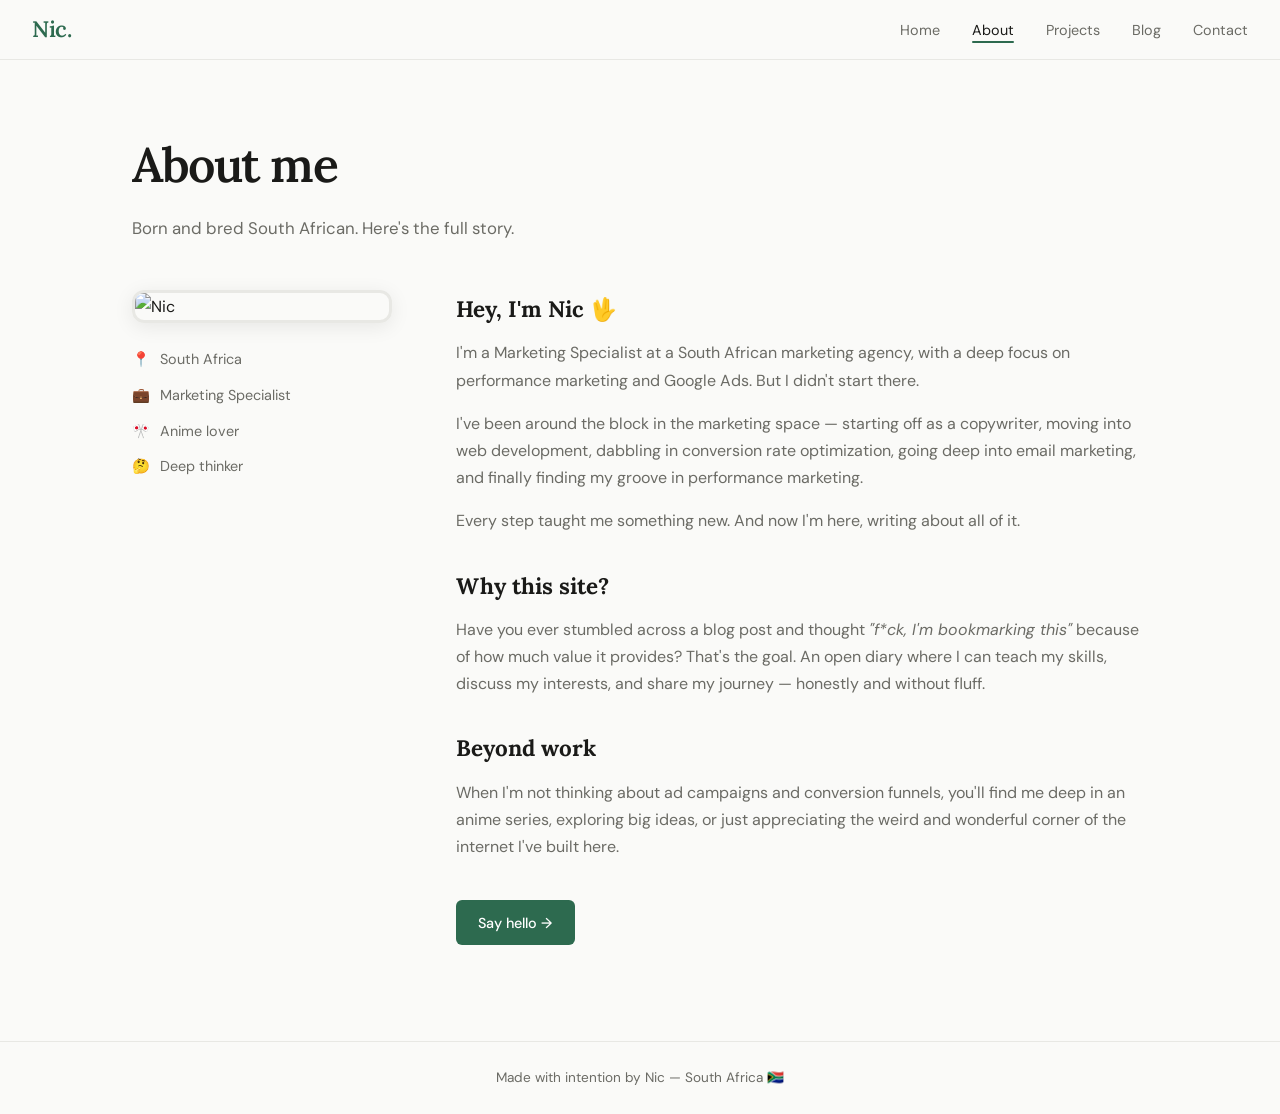
==== about.html @ c93cab65 "Add site files" ====
<!DOCTYPE html>
<html lang="en">
<head>
  <meta charset="UTF-8" />
  <meta name="viewport" content="width=device-width, initial-scale=1.0" />
  <title>About — Nic</title>
  <link rel="preconnect" href="https://fonts.googleapis.com">
  <link href="https://fonts.googleapis.com/css2?family=Lora:ital,wght@0,400;0,600;1,400&family=DM+Sans:wght@300;400;500&display=swap" rel="stylesheet">
  <link rel="stylesheet" href="style.css" />
</head>
<body>
  <nav class="nav">
    <a href="index.html" class="nav-logo">Nic.</a>
    <ul class="nav-links">
      <li><a href="index.html">Home</a></li>
      <li><a href="about.html" class="active">About</a></li>
      <li><a href="projects.html">Projects</a></li>
      <li><a href="blog.html">Blog</a></li>
      <li><a href="contact.html">Contact</a></li>
    </ul>
    <button class="nav-toggle" aria-label="Toggle menu">&#9776;</button>
  </nav>

  <main class="page-main">
    <header class="page-header">
      <h1>About me</h1>
      <p class="page-subtitle">Born and bred South African. Here's the full story.</p>
    </header>

    <div class="about-layout">
      <div class="about-image-col">
        <img src="https://bear-images.sfo2.cdn.digitaloceanspaces.com/nic-1672590342-0.jpg" alt="Nic" class="about-photo" />
        <div class="about-quick">
          <div class="quick-item"><span>📍</span> South Africa</div>
          <div class="quick-item"><span>💼</span> Marketing Specialist</div>
          <div class="quick-item"><span>🎌</span> Anime lover</div>
          <div class="quick-item"><span>🤔</span> Deep thinker</div>
        </div>
      </div>

      <div class="about-content">
        <h2>Hey, I'm Nic 🖖</h2>
        <p>
          I'm a Marketing Specialist at a South African marketing agency, with a deep focus on performance marketing and Google Ads. But I didn't start there.
        </p>
        <p>
          I've been around the block in the marketing space — starting off as a copywriter, moving into web development, dabbling in conversion rate optimization, going deep into email marketing, and finally finding my groove in performance marketing.
        </p>
        <p>
          Every step taught me something new. And now I'm here, writing about all of it.
        </p>

        <h2>Why this site?</h2>
        <p>
          Have you ever stumbled across a blog post and thought <em>"f*ck, I'm bookmarking this"</em> because of how much value it provides? That's the goal. An open diary where I can teach my skills, discuss my interests, and share my journey — honestly and without fluff.
        </p>

        <h2>Beyond work</h2>
        <p>
          When I'm not thinking about ad campaigns and conversion funnels, you'll find me deep in an anime series, exploring big ideas, or just appreciating the weird and wonderful corner of the internet I've built here.
        </p>

        <a href="contact.html" class="btn btn-primary" style="margin-top:1.5rem; display:inline-block;">Say hello →</a>
      </div>
    </div>
  </main>

  <footer class="footer">
    <p>Made with intention by Nic &mdash; South Africa 🇿🇦</p>
  </footer>
  <script src="main.js"></script>
</body>
</html>
---- style.css ----
/* ===== CSS Variables ===== */
:root {
  --bg: #fafaf8;
  --surface: #ffffff;
  --text: #1a1a18;
  --text-muted: #6b6b65;
  --accent: #2d6a4f;
  --accent-light: #e8f5ee;
  --border: #e8e8e4;
  --font-serif: 'Lora', Georgia, serif;
  --font-sans: 'DM Sans', system-ui, sans-serif;
  --max-w: 1080px;
  --radius: 10px;
  --transition: 0.2s ease;
}

/* ===== Reset ===== */
*, *::before, *::after { box-sizing: border-box; margin: 0; padding: 0; }

html { scroll-behavior: smooth; }

body {
  background: var(--bg);
  color: var(--text);
  font-family: var(--font-sans);
  font-size: 1rem;
  line-height: 1.7;
  min-height: 100vh;
  display: flex;
  flex-direction: column;
}

img { max-width: 100%; display: block; }
a { color: inherit; text-decoration: none; }

/* ===== Nav ===== */
.nav {
  position: sticky;
  top: 0;
  z-index: 100;
  background: rgba(250,250,248,0.92);
  backdrop-filter: blur(10px);
  border-bottom: 1px solid var(--border);
  display: flex;
  align-items: center;
  justify-content: space-between;
  padding: 0 2rem;
  height: 60px;
  max-width: 100%;
}

.nav-logo {
  font-family: var(--font-serif);
  font-size: 1.4rem;
  font-weight: 600;
  color: var(--accent);
  letter-spacing: -0.02em;
}

.nav-links {
  list-style: none;
  display: flex;
  gap: 2rem;
}

.nav-links a {
  font-size: 0.9rem;
  font-weight: 400;
  color: var(--text-muted);
  transition: color var(--transition);
  position: relative;
}

.nav-links a:hover,
.nav-links a.active {
  color: var(--text);
}

.nav-links a.active::after {
  content: '';
  position: absolute;
  bottom: -4px;
  left: 0; right: 0;
  height: 2px;
  background: var(--accent);
  border-radius: 2px;
}

.nav-toggle { display: none; background: none; border: none; font-size: 1.3rem; cursor: pointer; }

/* ===== Buttons ===== */
.btn {
  display: inline-block;
  padding: 0.65rem 1.4rem;
  border-radius: 6px;
  font-family: var(--font-sans);
  font-size: 0.9rem;
  font-weight: 500;
  cursor: pointer;
  border: none;
  transition: all var(--transition);
  text-decoration: none;
}

.btn-primary {
  background: var(--accent);
  color: #fff;
}
.btn-primary:hover { background: #235c40; }

.btn-ghost {
  background: transparent;
  color: var(--text);
  border: 1px solid var(--border);
}
.btn-ghost:hover { border-color: var(--accent); color: var(--accent); }

/* ===== Hero ===== */
.hero {
  max-width: var(--max-w);
  margin: 0 auto;
  padding: 5rem 2rem 3rem;
  display: flex;
  align-items: center;
  gap: 4rem;
}

.hero-text { flex: 1; }

.hero-greeting {
  display: block;
  font-size: 0.95rem;
  color: var(--text-muted);
  margin-bottom: 0.5rem;
  letter-spacing: 0.03em;
}

.hero-name {
  font-family: var(--font-serif);
  font-size: clamp(2.8rem, 6vw, 4.5rem);
  font-weight: 600;
  line-height: 1.1;
  letter-spacing: -0.03em;
  color: var(--text);
  margin-bottom: 1rem;
}

.wave { display: inline-block; animation: wave 2s ease-in-out infinite; }
@keyframes wave {
  0%, 100% { transform: rotate(0deg); }
  25% { transform: rotate(20deg); }
  75% { transform: rotate(-10deg); }
}

.hero-tagline {
  font-size: 1.1rem;
  color: var(--text-muted);
  margin-bottom: 2rem;
  line-height: 1.6;
}

.hero-actions { display: flex; gap: 1rem; flex-wrap: wrap; }

.hero-image-wrap {
  flex-shrink: 0;
  opacity: 0;
  transform: translateY(20px);
  animation: fadeUp 0.7s 0.3s ease forwards;
}

.hero-image {
  width: 280px;
  height: 340px;
  object-fit: cover;
  border-radius: 14px;
  border: 4px solid var(--surface);
  box-shadow: 0 8px 40px rgba(0,0,0,0.1);
}

@keyframes fadeUp {
  to { opacity: 1; transform: translateY(0); }
}

/* ===== Intro block ===== */
.intro-block {
  max-width: var(--max-w);
  margin: 0 auto;
  padding: 0 2rem 3rem;
  border-bottom: 1px solid var(--border);
}

.intro-block p {
  font-family: var(--font-serif);
  font-size: 1.25rem;
  font-style: italic;
  color: var(--text-muted);
  max-width: 640px;
}

/* ===== Home cards grid ===== */
.home-grid {
  max-width: var(--max-w);
  margin: 0 auto;
  padding: 3rem 2rem 5rem;
  display: grid;
  grid-template-columns: repeat(auto-fit, minmax(220px, 1fr));
  gap: 1.2rem;
}

.card {
  background: var(--surface);
  border: 1px solid var(--border);
  border-radius: var(--radius);
  padding: 1.8rem;
  transition: all var(--transition);
  display: block;
}

.card:hover {
  border-color: var(--accent);
  box-shadow: 0 4px 20px rgba(45,106,79,0.1);
  transform: translateY(-2px);
}

.card-icon { font-size: 1.6rem; display: block; margin-bottom: 0.75rem; }

.card h3 {
  font-family: var(--font-serif);
  font-size: 1.1rem;
  margin-bottom: 0.4rem;
}

.card p { font-size: 0.9rem; color: var(--text-muted); }

/* ===== Page layout ===== */
main { flex: 1; }

.page-main {
  max-width: var(--max-w);
  margin: 0 auto;
  padding: 4rem 2rem 6rem;
}

.page-header {
  margin-bottom: 3rem;
  opacity: 0;
  animation: fadeUp 0.5s ease forwards;
}

.page-header h1 {
  font-family: var(--font-serif);
  font-size: clamp(2rem, 4vw, 3rem);
  font-weight: 600;
  letter-spacing: -0.03em;
  margin-bottom: 0.5rem;
}

.page-subtitle { color: var(--text-muted); font-size: 1.05rem; }

/* ===== About ===== */
.about-layout {
  display: grid;
  grid-template-columns: 260px 1fr;
  gap: 4rem;
  align-items: start;
}

.about-photo {
  width: 100%;
  border-radius: 12px;
  border: 3px solid var(--border);
  box-shadow: 0 4px 20px rgba(0,0,0,0.08);
}

.about-quick {
  margin-top: 1.5rem;
  display: flex;
  flex-direction: column;
  gap: 0.7rem;
}

.quick-item {
  display: flex;
  align-items: center;
  gap: 0.6rem;
  font-size: 0.9rem;
  color: var(--text-muted);
}

.about-content h2 {
  font-family: var(--font-serif);
  font-size: 1.4rem;
  margin: 2rem 0 0.7rem;
}
.about-content h2:first-child { margin-top: 0; }
.about-content p { color: var(--text-muted); margin-bottom: 1rem; }

/* ===== Projects ===== */
.projects-grid {
  display: grid;
  grid-template-columns: repeat(auto-fit, minmax(280px, 1fr));
  gap: 1.5rem;
}

.project-card {
  background: var(--surface);
  border: 1px solid var(--border);
  border-radius: var(--radius);
  padding: 1.8rem;
  transition: all var(--transition);
}
.project-card:hover {
  border-color: var(--accent);
  box-shadow: 0 4px 20px rgba(45,106,79,0.08);
}

.project-tag {
  display: inline-block;
  background: var(--accent-light);
  color: var(--accent);
  font-size: 0.75rem;
  font-weight: 500;
  padding: 0.2rem 0.6rem;
  border-radius: 20px;
  margin-bottom: 0.8rem;
  letter-spacing: 0.03em;
}

.project-card h3 {
  font-family: var(--font-serif);
  font-size: 1.1rem;
  margin-bottom: 0.6rem;
}

.project-card p { font-size: 0.9rem; color: var(--text-muted); margin-bottom: 1rem; }

.project-stack { display: flex; gap: 0.5rem; flex-wrap: wrap; }
.project-stack span {
  font-size: 0.75rem;
  background: var(--bg);
  border: 1px solid var(--border);
  border-radius: 4px;
  padding: 0.15rem 0.5rem;
  color: var(--text-muted);
}

.projects-note {
  margin-top: 3rem;
  text-align: center;
  color: var(--text-muted);
  font-size: 0.95rem;
}
.projects-note a { color: var(--accent); text-decoration: underline; }

/* ===== Blog ===== */
.blog-filters {
  display: flex;
  gap: 0.5rem;
  margin-bottom: 2.5rem;
  flex-wrap: wrap;
}

.filter-btn {
  background: none;
  border: 1px solid var(--border);
  border-radius: 20px;
  padding: 0.3rem 0.9rem;
  font-size: 0.85rem;
  cursor: pointer;
  font-family: var(--font-sans);
  color: var(--text-muted);
  transition: all var(--transition);
}
.filter-btn:hover, .filter-btn.active {
  background: var(--accent);
  border-color: var(--accent);
  color: #fff;
}

.blog-list { display: flex; flex-direction: column; gap: 0; }

.blog-item {
  padding: 2rem 0;
  border-bottom: 1px solid var(--border);
  transition: all var(--transition);
}
.blog-item:last-child { border-bottom: none; }

.blog-meta {
  display: flex;
  align-items: center;
  gap: 0.8rem;
  margin-bottom: 0.6rem;
}

.blog-tag {
  background: var(--accent-light);
  color: var(--accent);
  font-size: 0.75rem;
  font-weight: 500;
  padding: 0.2rem 0.6rem;
  border-radius: 20px;
}

.blog-date { font-size: 0.8rem; color: var(--text-muted); }

.blog-title {
  font-family: var(--font-serif);
  font-size: 1.3rem;
  font-weight: 600;
  margin-bottom: 0.6rem;
  line-height: 1.3;
}
.blog-title a:hover { color: var(--accent); }

.blog-excerpt { font-size: 0.95rem; color: var(--text-muted); max-width: 680px; }

.blog-subscribe {
  margin-top: 4rem;
  background: var(--surface);
  border: 1px solid var(--border);
  border-radius: var(--radius);
  padding: 2.5rem;
  text-align: center;
}

.blog-subscribe h3 {
  font-family: var(--font-serif);
  font-size: 1.3rem;
  margin-bottom: 0.5rem;
}
.blog-subscribe p { color: var(--text-muted); font-size: 0.95rem; margin-bottom: 1.5rem; }

.subscribe-form { display: flex; gap: 0.7rem; justify-content: center; flex-wrap: wrap; }
.subscribe-form input {
  padding: 0.6rem 1rem;
  border: 1px solid var(--border);
  border-radius: 6px;
  font-size: 0.9rem;
  font-family: var(--font-sans);
  width: 260px;
  background: var(--bg);
  color: var(--text);
}
.subscribe-form input:focus { outline: none; border-color: var(--accent); }

/* ===== Contact ===== */
.contact-layout {
  display: grid;
  grid-template-columns: 1fr 1fr;
  gap: 4rem;
  align-items: start;
}

.contact-info h2 {
  font-family: var(--font-serif);
  font-size: 1.4rem;
  margin-bottom: 0.8rem;
}
.contact-info p { color: var(--text-muted); margin-bottom: 2rem; }

.contact-links { display: flex; flex-direction: column; gap: 1rem; }

.contact-link {
  display: flex;
  align-items: center;
  gap: 1rem;
  padding: 1rem;
  background: var(--surface);
  border: 1px solid var(--border);
  border-radius: var(--radius);
  transition: all var(--transition);
}
.contact-link:hover { border-color: var(--accent); }

.contact-link-icon { font-size: 1.3rem; }

.contact-link strong { display: block; font-size: 0.9rem; }
.contact-link span { font-size: 0.8rem; color: var(--text-muted); }

.contact-form { display: flex; flex-direction: column; gap: 1.2rem; }

.form-group { display: flex; flex-direction: column; gap: 0.4rem; }

.form-group label { font-size: 0.85rem; font-weight: 500; color: var(--text); }

.form-group input,
.form-group textarea {
  padding: 0.65rem 0.9rem;
  border: 1px solid var(--border);
  border-radius: 6px;
  font-family: var(--font-sans);
  font-size: 0.95rem;
  background: var(--bg);
  color: var(--text);
  transition: border-color var(--transition);
}
.form-group input:focus,
.form-group textarea:focus {
  outline: none;
  border-color: var(--accent);
}
.form-group textarea { resize: vertical; }

.form-note { font-size: 0.85rem; color: var(--accent); min-height: 1.2em; }

/* ===== Footer ===== */
.footer {
  border-top: 1px solid var(--border);
  padding: 1.5rem 2rem;
  text-align: center;
  font-size: 0.85rem;
  color: var(--text-muted);
}

/* ===== Animations ===== */
.page-main > * {
  opacity: 0;
  transform: translateY(12px);
  animation: fadeUp 0.5s ease forwards;
}
.page-main > *:nth-child(2) { animation-delay: 0.1s; }
.page-main > *:nth-child(3) { animation-delay: 0.2s; }
.page-main > *:nth-child(4) { animation-delay: 0.3s; }

/* ===== Responsive ===== */
@media (max-width: 768px) {
  .nav-links { display: none; flex-direction: column; position: absolute; top: 60px; left: 0; right: 0; background: var(--bg); border-bottom: 1px solid var(--border); padding: 1rem 2rem; gap: 1rem; }
  .nav-links.open { display: flex; }
  .nav-toggle { display: block; }

  .hero { flex-direction: column-reverse; padding: 3rem 1.5rem 2rem; gap: 2rem; text-align: center; }
  .hero-actions { justify-content: center; }
  .hero-image { width: 200px; height: 240px; margin: 0 auto; }

  .about-layout { grid-template-columns: 1fr; }
  .about-photo { max-width: 240px; }

  .contact-layout { grid-template-columns: 1fr; gap: 2.5rem; }

  .page-main { padding: 3rem 1.5rem 4rem; }
  .home-grid { padding: 2rem 1.5rem 4rem; }
  .intro-block { padding: 0 1.5rem 2rem; }
  .hero { padding: 3rem 1.5rem 2rem; }
}
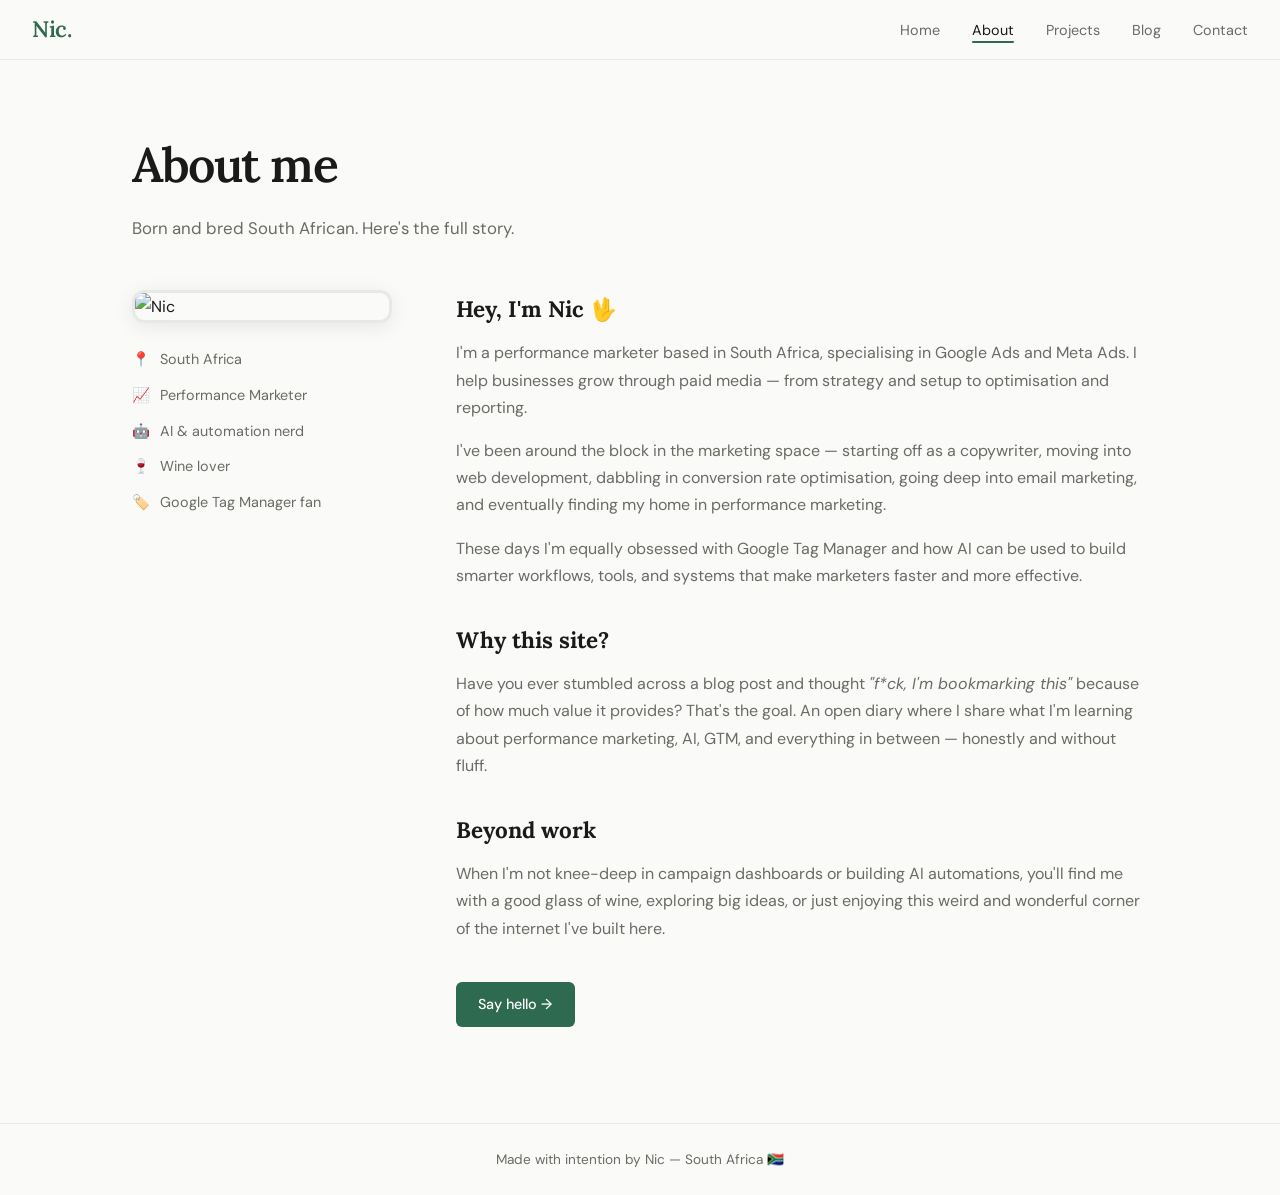
==== commit 4bd03261: "Update homepage and about page" ====
--- a/about.html
+++ b/about.html
@@ -32,32 +32,33 @@
         <img src="https://bear-images.sfo2.cdn.digitaloceanspaces.com/nic-1672590342-0.jpg" alt="Nic" class="about-photo" />
         <div class="about-quick">
           <div class="quick-item"><span>📍</span> South Africa</div>
-          <div class="quick-item"><span>💼</span> Marketing Specialist</div>
-          <div class="quick-item"><span>🎌</span> Anime lover</div>
-          <div class="quick-item"><span>🤔</span> Deep thinker</div>
+          <div class="quick-item"><span>📈</span> Performance Marketer</div>
+          <div class="quick-item"><span>🤖</span> AI & automation nerd</div>
+          <div class="quick-item"><span>🍷</span> Wine lover</div>
+          <div class="quick-item"><span>🏷️</span> Google Tag Manager fan</div>
         </div>
       </div>
 
       <div class="about-content">
         <h2>Hey, I'm Nic 🖖</h2>
         <p>
-          I'm a Marketing Specialist at a South African marketing agency, with a deep focus on performance marketing and Google Ads. But I didn't start there.
+          I'm a performance marketer based in South Africa, specialising in Google Ads and Meta Ads. I help businesses grow through paid media — from strategy and setup to optimisation and reporting.
         </p>
         <p>
-          I've been around the block in the marketing space — starting off as a copywriter, moving into web development, dabbling in conversion rate optimization, going deep into email marketing, and finally finding my groove in performance marketing.
+          I've been around the block in the marketing space — starting off as a copywriter, moving into web development, dabbling in conversion rate optimisation, going deep into email marketing, and eventually finding my home in performance marketing.
         </p>
         <p>
-          Every step taught me something new. And now I'm here, writing about all of it.
+          These days I'm equally obsessed with Google Tag Manager and how AI can be used to build smarter workflows, tools, and systems that make marketers faster and more effective.
         </p>
 
         <h2>Why this site?</h2>
         <p>
-          Have you ever stumbled across a blog post and thought <em>"f*ck, I'm bookmarking this"</em> because of how much value it provides? That's the goal. An open diary where I can teach my skills, discuss my interests, and share my journey — honestly and without fluff.
+          Have you ever stumbled across a blog post and thought <em>"f*ck, I'm bookmarking this"</em> because of how much value it provides? That's the goal. An open diary where I share what I'm learning about performance marketing, AI, GTM, and everything in between — honestly and without fluff.
         </p>
 
         <h2>Beyond work</h2>
         <p>
-          When I'm not thinking about ad campaigns and conversion funnels, you'll find me deep in an anime series, exploring big ideas, or just appreciating the weird and wonderful corner of the internet I've built here.
+          When I'm not knee-deep in campaign dashboards or building AI automations, you'll find me with a good glass of wine, exploring big ideas, or just enjoying this weird and wonderful corner of the internet I've built here.
         </p>
 
         <a href="contact.html" class="btn btn-primary" style="margin-top:1.5rem; display:inline-block;">Say hello →</a>
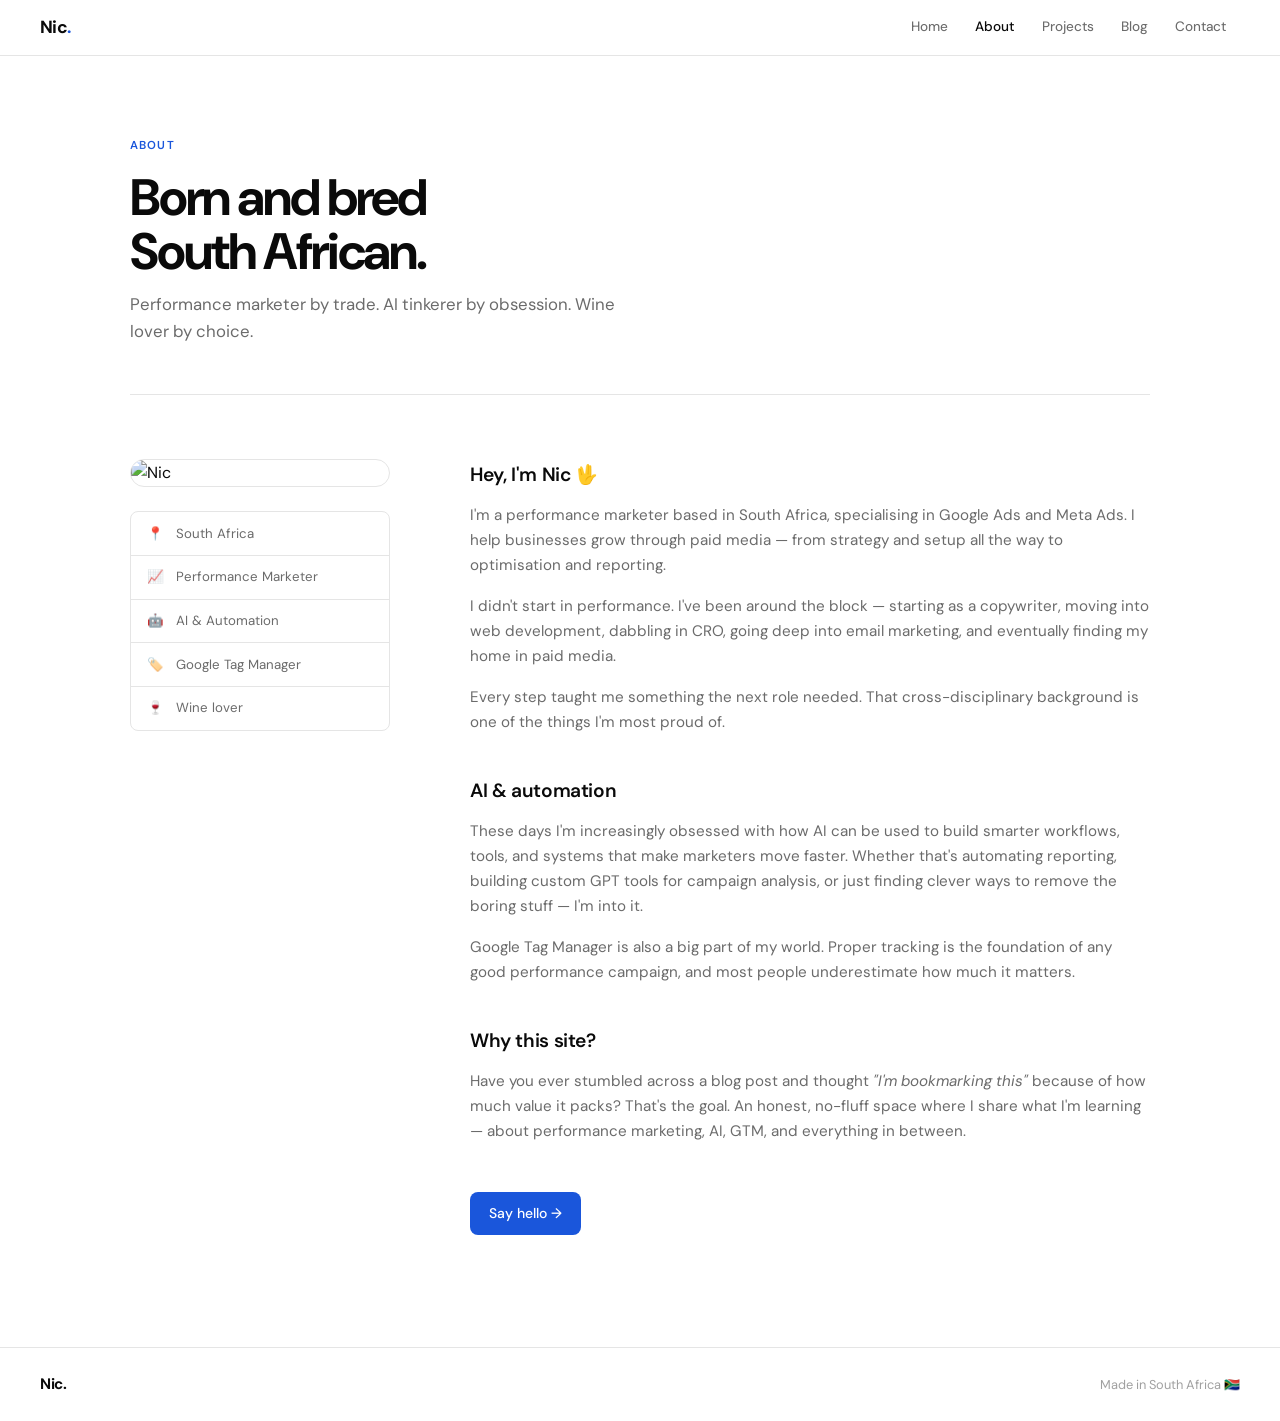
==== commit 74087fdd: "full site design" ====
--- a/about.html
+++ b/about.html
@@ -3,14 +3,14 @@
 <head>
   <meta charset="UTF-8" />
   <meta name="viewport" content="width=device-width, initial-scale=1.0" />
-  <title>About — Nic</title>
+  <title>About — Nic Getkate</title>
   <link rel="preconnect" href="https://fonts.googleapis.com">
-  <link href="https://fonts.googleapis.com/css2?family=Lora:ital,wght@0,400;0,600;1,400&family=DM+Sans:wght@300;400;500&display=swap" rel="stylesheet">
+  <link href="https://fonts.googleapis.com/css2?family=DM+Sans:wght@300;400;500;600;700&display=swap" rel="stylesheet">
   <link rel="stylesheet" href="style.css" />
 </head>
 <body>
   <nav class="nav">
-    <a href="index.html" class="nav-logo">Nic.</a>
+    <a href="index.html" class="nav-logo">Nic<span>.</span></a>
     <ul class="nav-links">
       <li><a href="index.html">Home</a></li>
       <li><a href="about.html" class="active">About</a></li>
@@ -23,51 +23,44 @@
 
   <main class="page-main">
     <header class="page-header">
-      <h1>About me</h1>
-      <p class="page-subtitle">Born and bred South African. Here's the full story.</p>
+      <span class="page-label">About</span>
+      <h1>Born and bred<br>South African.</h1>
+      <p class="page-subtitle">Performance marketer by trade. AI tinkerer by obsession. Wine lover by choice.</p>
     </header>
 
     <div class="about-layout">
-      <div class="about-image-col">
+      <div>
         <img src="https://bear-images.sfo2.cdn.digitaloceanspaces.com/nic-1672590342-0.jpg" alt="Nic" class="about-photo" />
         <div class="about-quick">
           <div class="quick-item"><span>📍</span> South Africa</div>
           <div class="quick-item"><span>📈</span> Performance Marketer</div>
-          <div class="quick-item"><span>🤖</span> AI & automation nerd</div>
+          <div class="quick-item"><span>🤖</span> AI & Automation</div>
+          <div class="quick-item"><span>🏷️</span> Google Tag Manager</div>
           <div class="quick-item"><span>🍷</span> Wine lover</div>
-          <div class="quick-item"><span>🏷️</span> Google Tag Manager fan</div>
         </div>
       </div>
 
       <div class="about-content">
         <h2>Hey, I'm Nic 🖖</h2>
-        <p>
-          I'm a performance marketer based in South Africa, specialising in Google Ads and Meta Ads. I help businesses grow through paid media — from strategy and setup to optimisation and reporting.
-        </p>
-        <p>
-          I've been around the block in the marketing space — starting off as a copywriter, moving into web development, dabbling in conversion rate optimisation, going deep into email marketing, and eventually finding my home in performance marketing.
-        </p>
-        <p>
-          These days I'm equally obsessed with Google Tag Manager and how AI can be used to build smarter workflows, tools, and systems that make marketers faster and more effective.
-        </p>
+        <p>I'm a performance marketer based in South Africa, specialising in Google Ads and Meta Ads. I help businesses grow through paid media — from strategy and setup all the way to optimisation and reporting.</p>
+        <p>I didn't start in performance. I've been around the block — starting as a copywriter, moving into web development, dabbling in CRO, going deep into email marketing, and eventually finding my home in paid media.</p>
+        <p>Every step taught me something the next role needed. That cross-disciplinary background is one of the things I'm most proud of.</p>
+
+        <h2>AI & automation</h2>
+        <p>These days I'm increasingly obsessed with how AI can be used to build smarter workflows, tools, and systems that make marketers move faster. Whether that's automating reporting, building custom GPT tools for campaign analysis, or just finding clever ways to remove the boring stuff — I'm into it.</p>
+        <p>Google Tag Manager is also a big part of my world. Proper tracking is the foundation of any good performance campaign, and most people underestimate how much it matters.</p>
 
         <h2>Why this site?</h2>
-        <p>
-          Have you ever stumbled across a blog post and thought <em>"f*ck, I'm bookmarking this"</em> because of how much value it provides? That's the goal. An open diary where I share what I'm learning about performance marketing, AI, GTM, and everything in between — honestly and without fluff.
-        </p>
+        <p>Have you ever stumbled across a blog post and thought <em>"I'm bookmarking this"</em> because of how much value it packs? That's the goal. An honest, no-fluff space where I share what I'm learning — about performance marketing, AI, GTM, and everything in between.</p>
 
-        <h2>Beyond work</h2>
-        <p>
-          When I'm not knee-deep in campaign dashboards or building AI automations, you'll find me with a good glass of wine, exploring big ideas, or just enjoying this weird and wonderful corner of the internet I've built here.
-        </p>
-
-        <a href="contact.html" class="btn btn-primary" style="margin-top:1.5rem; display:inline-block;">Say hello →</a>
+        <a href="contact.html" class="btn btn-primary" style="margin-top:2rem; display:inline-flex;">Say hello →</a>
       </div>
     </div>
   </main>
 
   <footer class="footer">
-    <p>Made with intention by Nic &mdash; South Africa 🇿🇦</p>
+    <span class="footer-logo">Nic.</span>
+    <span>Made in South Africa 🇿🇦</span>
   </footer>
   <script src="main.js"></script>
 </body>
--- a/style.css
+++ b/style.css
@@ -1,545 +1,552 @@
-/* ===== CSS Variables ===== */
+/* ===== Variables ===== */
 :root {
-  --bg: #fafaf8;
+  --bg: #ffffff;
+  --bg2: #f7f7f5;
   --surface: #ffffff;
-  --text: #1a1a18;
-  --text-muted: #6b6b65;
-  --accent: #2d6a4f;
-  --accent-light: #e8f5ee;
-  --border: #e8e8e4;
-  --font-serif: 'Lora', Georgia, serif;
-  --font-sans: 'DM Sans', system-ui, sans-serif;
-  --max-w: 1080px;
-  --radius: 10px;
-  --transition: 0.2s ease;
+  --text: #0a0a0a;
+  --text-muted: #6b6b6b;
+  --text-hint: #a0a0a0;
+  --accent: #1a56db;
+  --accent-hover: #1245b5;
+  --accent-light: #eff5ff;
+  --accent-subtle: #dbeafe;
+  --border: #e5e5e5;
+  --border-strong: #d0d0d0;
+  --font: 'DM Sans', system-ui, sans-serif;
+  --font-display: 'DM Sans', system-ui, sans-serif;
+  --max-w: 1100px;
+  --radius: 8px;
+  --radius-lg: 14px;
+  --ease: cubic-bezier(0.16, 1, 0.3, 1);
 }
 
 /* ===== Reset ===== */
 *, *::before, *::after { box-sizing: border-box; margin: 0; padding: 0; }
-
-html { scroll-behavior: smooth; }
-
+html { scroll-behavior: smooth; -webkit-font-smoothing: antialiased; }
 body {
   background: var(--bg);
   color: var(--text);
-  font-family: var(--font-sans);
+  font-family: var(--font);
   font-size: 1rem;
-  line-height: 1.7;
+  line-height: 1.65;
   min-height: 100vh;
   display: flex;
   flex-direction: column;
 }
-
 img { max-width: 100%; display: block; }
 a { color: inherit; text-decoration: none; }
+main { flex: 1; }
 
 /* ===== Nav ===== */
 .nav {
   position: sticky;
   top: 0;
   z-index: 100;
-  background: rgba(250,250,248,0.92);
-  backdrop-filter: blur(10px);
+  background: rgba(255,255,255,0.92);
+  backdrop-filter: blur(12px);
+  -webkit-backdrop-filter: blur(12px);
   border-bottom: 1px solid var(--border);
   display: flex;
   align-items: center;
   justify-content: space-between;
-  padding: 0 2rem;
-  height: 60px;
-  max-width: 100%;
-}
-
+  padding: 0 2.5rem;
+  height: 56px;
+}
 .nav-logo {
-  font-family: var(--font-serif);
-  font-size: 1.4rem;
-  font-weight: 600;
-  color: var(--accent);
-  letter-spacing: -0.02em;
-}
-
-.nav-links {
-  list-style: none;
-  display: flex;
-  gap: 2rem;
-}
-
+  font-size: 1.1rem;
+  font-weight: 700;
+  color: var(--text);
+  letter-spacing: -0.03em;
+}
+.nav-logo span { color: var(--accent); }
+.nav-links { list-style: none; display: flex; gap: 0; }
 .nav-links a {
-  font-size: 0.9rem;
-  font-weight: 400;
-  color: var(--text-muted);
-  transition: color var(--transition);
-  position: relative;
-}
-
-.nav-links a:hover,
-.nav-links a.active {
-  color: var(--text);
-}
-
-.nav-links a.active::after {
-  content: '';
-  position: absolute;
-  bottom: -4px;
-  left: 0; right: 0;
-  height: 2px;
-  background: var(--accent);
-  border-radius: 2px;
-}
-
-.nav-toggle { display: none; background: none; border: none; font-size: 1.3rem; cursor: pointer; }
+  display: block;
+  padding: 0.4rem 0.85rem;
+  font-size: 0.85rem;
+  font-weight: 450;
+  color: var(--text-muted);
+  transition: color 0.15s, background 0.15s;
+  border-radius: 6px;
+}
+.nav-links a:hover { color: var(--text); background: var(--bg2); }
+.nav-links a.active { color: var(--text); font-weight: 500; }
+.nav-toggle { display: none; background: none; border: none; font-size: 1.2rem; cursor: pointer; color: var(--text); padding: 0.4rem; }
 
 /* ===== Buttons ===== */
 .btn {
-  display: inline-block;
-  padding: 0.65rem 1.4rem;
-  border-radius: 6px;
-  font-family: var(--font-sans);
-  font-size: 0.9rem;
+  display: inline-flex;
+  align-items: center;
+  gap: 0.4rem;
+  padding: 0.6rem 1.2rem;
+  border-radius: var(--radius);
+  font-family: var(--font);
+  font-size: 0.875rem;
   font-weight: 500;
   cursor: pointer;
   border: none;
-  transition: all var(--transition);
-  text-decoration: none;
-}
-
-.btn-primary {
-  background: var(--accent);
-  color: #fff;
-}
-.btn-primary:hover { background: #235c40; }
-
-.btn-ghost {
-  background: transparent;
-  color: var(--text);
-  border: 1px solid var(--border);
-}
-.btn-ghost:hover { border-color: var(--accent); color: var(--accent); }
+  transition: all 0.15s var(--ease);
+}
+.btn-primary { background: var(--accent); color: #fff; }
+.btn-primary:hover { background: var(--accent-hover); box-shadow: 0 4px 14px rgba(26,86,219,0.3); }
+.btn-ghost { background: transparent; color: var(--text); border: 1px solid var(--border); }
+.btn-ghost:hover { border-color: var(--border-strong); background: var(--bg2); }
 
 /* ===== Hero ===== */
 .hero {
   max-width: var(--max-w);
   margin: 0 auto;
-  padding: 5rem 2rem 3rem;
-  display: flex;
-  align-items: center;
-  gap: 4rem;
-}
-
-.hero-text { flex: 1; }
-
-.hero-greeting {
-  display: block;
-  font-size: 0.95rem;
-  color: var(--text-muted);
-  margin-bottom: 0.5rem;
-  letter-spacing: 0.03em;
-}
-
+  padding: 7rem 2.5rem 5rem;
+  display: grid;
+  grid-template-columns: 1fr 300px;
+  gap: 5rem;
+  align-items: center;
+}
+.hero-eyebrow {
+  display: inline-flex;
+  align-items: center;
+  gap: 0.5rem;
+  background: var(--accent-light);
+  color: var(--accent);
+  font-size: 0.75rem;
+  font-weight: 600;
+  letter-spacing: 0.07em;
+  text-transform: uppercase;
+  padding: 0.3rem 0.8rem;
+  border-radius: 20px;
+  margin-bottom: 1.5rem;
+  border: 1px solid var(--accent-subtle);
+}
 .hero-name {
-  font-family: var(--font-serif);
-  font-size: clamp(2.8rem, 6vw, 4.5rem);
-  font-weight: 600;
-  line-height: 1.1;
-  letter-spacing: -0.03em;
-  color: var(--text);
-  margin-bottom: 1rem;
-}
-
-.wave { display: inline-block; animation: wave 2s ease-in-out infinite; }
-@keyframes wave {
-  0%, 100% { transform: rotate(0deg); }
-  25% { transform: rotate(20deg); }
-  75% { transform: rotate(-10deg); }
-}
-
+  font-size: clamp(3rem, 6vw, 4.5rem);
+  font-weight: 700;
+  line-height: 1.0;
+  letter-spacing: -0.04em;
+  color: var(--text);
+  margin-bottom: 1.25rem;
+}
 .hero-tagline {
   font-size: 1.1rem;
   color: var(--text-muted);
   margin-bottom: 2rem;
   line-height: 1.6;
-}
-
-.hero-actions { display: flex; gap: 1rem; flex-wrap: wrap; }
-
-.hero-image-wrap {
-  flex-shrink: 0;
-  opacity: 0;
-  transform: translateY(20px);
-  animation: fadeUp 0.7s 0.3s ease forwards;
-}
-
+  max-width: 460px;
+}
+.hero-chips { display: flex; flex-wrap: wrap; gap: 0.5rem; margin-bottom: 2.5rem; }
+.chip {
+  display: inline-flex;
+  align-items: center;
+  gap: 0.35rem;
+  background: var(--bg2);
+  border: 1px solid var(--border);
+  color: var(--text-muted);
+  font-size: 0.78rem;
+  font-weight: 500;
+  padding: 0.3rem 0.75rem;
+  border-radius: 20px;
+}
+.hero-actions { display: flex; gap: 0.75rem; flex-wrap: wrap; }
+.hero-image-wrap { position: relative; }
 .hero-image {
-  width: 280px;
-  height: 340px;
+  width: 100%;
+  aspect-ratio: 3/4;
   object-fit: cover;
-  border-radius: 14px;
-  border: 4px solid var(--surface);
-  box-shadow: 0 8px 40px rgba(0,0,0,0.1);
-}
-
-@keyframes fadeUp {
-  to { opacity: 1; transform: translateY(0); }
-}
+  border-radius: var(--radius-lg);
+  border: 1px solid var(--border);
+}
+.hero-badge {
+  position: absolute;
+  bottom: -14px;
+  left: -14px;
+  background: var(--surface);
+  border: 1px solid var(--border);
+  border-radius: var(--radius);
+  padding: 0.6rem 0.9rem;
+  display: flex;
+  align-items: center;
+  gap: 0.5rem;
+  box-shadow: 0 4px 20px rgba(0,0,0,0.08);
+}
+.hero-badge .dot { width: 7px; height: 7px; border-radius: 50%; background: #22c55e; flex-shrink: 0; }
+.hero-badge span { font-size: 0.78rem; font-weight: 500; color: var(--text); }
 
 /* ===== Intro block ===== */
 .intro-block {
   max-width: var(--max-w);
   margin: 0 auto;
-  padding: 0 2rem 3rem;
+  padding: 4rem 2.5rem;
+  display: grid;
+  grid-template-columns: 1fr 1fr;
+  gap: 5rem;
+  align-items: center;
+  border-top: 1px solid var(--border);
   border-bottom: 1px solid var(--border);
 }
-
 .intro-block p {
-  font-family: var(--font-serif);
-  font-size: 1.25rem;
-  font-style: italic;
-  color: var(--text-muted);
-  max-width: 640px;
-}
-
-/* ===== Home cards grid ===== */
+  font-size: 1.15rem;
+  color: var(--text);
+  line-height: 1.7;
+}
+.intro-stats { display: grid; grid-template-columns: 1fr 1fr; gap: 2rem; }
+.stat-num {
+  font-size: 2.2rem;
+  font-weight: 700;
+  letter-spacing: -0.04em;
+  color: var(--text);
+  line-height: 1;
+  margin-bottom: 0.3rem;
+}
+.stat-num span { color: var(--accent); }
+.stat-label { font-size: 0.82rem; color: var(--text-muted); }
+
+/* ===== Home grid ===== */
 .home-grid {
   max-width: var(--max-w);
   margin: 0 auto;
-  padding: 3rem 2rem 5rem;
+  padding: 4rem 2.5rem 6rem;
   display: grid;
-  grid-template-columns: repeat(auto-fit, minmax(220px, 1fr));
-  gap: 1.2rem;
-}
-
+  grid-template-columns: repeat(4, 1fr);
+  gap: 1px;
+  background: var(--border);
+  border: 1px solid var(--border);
+  border-radius: var(--radius-lg);
+  overflow: hidden;
+}
 .card {
   background: var(--surface);
-  border: 1px solid var(--border);
-  border-radius: var(--radius);
-  padding: 1.8rem;
-  transition: all var(--transition);
+  padding: 2rem 1.75rem;
+  transition: background 0.15s;
   display: block;
 }
-
-.card:hover {
-  border-color: var(--accent);
-  box-shadow: 0 4px 20px rgba(45,106,79,0.1);
-  transform: translateY(-2px);
-}
-
-.card-icon { font-size: 1.6rem; display: block; margin-bottom: 0.75rem; }
-
+.card:hover { background: var(--bg2); }
+.card-num {
+  font-size: 0.7rem;
+  font-weight: 600;
+  letter-spacing: 0.1em;
+  color: var(--text-hint);
+  margin-bottom: 1.5rem;
+}
 .card h3 {
-  font-family: var(--font-serif);
-  font-size: 1.1rem;
-  margin-bottom: 0.4rem;
-}
-
-.card p { font-size: 0.9rem; color: var(--text-muted); }
+  font-size: 0.975rem;
+  font-weight: 600;
+  margin-bottom: 0.5rem;
+  letter-spacing: -0.01em;
+}
+.card p { font-size: 0.83rem; color: var(--text-muted); line-height: 1.55; }
+.card-arrow {
+  display: inline-block;
+  margin-top: 1.25rem;
+  font-size: 0.82rem;
+  color: var(--accent);
+  font-weight: 500;
+  transition: transform 0.15s;
+}
+.card:hover .card-arrow { transform: translateX(4px); }
 
 /* ===== Page layout ===== */
-main { flex: 1; }
-
 .page-main {
   max-width: var(--max-w);
   margin: 0 auto;
-  padding: 4rem 2rem 6rem;
-}
-
+  padding: 5rem 2.5rem 7rem;
+}
 .page-header {
-  margin-bottom: 3rem;
-  opacity: 0;
-  animation: fadeUp 0.5s ease forwards;
-}
-
+  margin-bottom: 4rem;
+  padding-bottom: 3rem;
+  border-bottom: 1px solid var(--border);
+}
+.page-label {
+  display: block;
+  font-size: 0.72rem;
+  font-weight: 600;
+  letter-spacing: 0.1em;
+  text-transform: uppercase;
+  color: var(--accent);
+  margin-bottom: 1rem;
+}
 .page-header h1 {
-  font-family: var(--font-serif);
-  font-size: clamp(2rem, 4vw, 3rem);
-  font-weight: 600;
-  letter-spacing: -0.03em;
-  margin-bottom: 0.5rem;
-}
-
-.page-subtitle { color: var(--text-muted); font-size: 1.05rem; }
+  font-size: clamp(2.2rem, 4vw, 3.2rem);
+  font-weight: 700;
+  letter-spacing: -0.04em;
+  line-height: 1.05;
+  margin-bottom: 0.75rem;
+}
+.page-subtitle { color: var(--text-muted); font-size: 1.05rem; max-width: 520px; }
 
 /* ===== About ===== */
 .about-layout {
   display: grid;
   grid-template-columns: 260px 1fr;
-  gap: 4rem;
+  gap: 5rem;
   align-items: start;
 }
-
 .about-photo {
   width: 100%;
-  border-radius: 12px;
-  border: 3px solid var(--border);
-  box-shadow: 0 4px 20px rgba(0,0,0,0.08);
-}
-
+  border-radius: var(--radius-lg);
+  border: 1px solid var(--border);
+}
 .about-quick {
   margin-top: 1.5rem;
-  display: flex;
-  flex-direction: column;
-  gap: 0.7rem;
-}
-
+  border: 1px solid var(--border);
+  border-radius: var(--radius);
+  overflow: hidden;
+}
 .quick-item {
   display: flex;
   align-items: center;
-  gap: 0.6rem;
-  font-size: 0.9rem;
-  color: var(--text-muted);
-}
-
+  gap: 0.75rem;
+  font-size: 0.83rem;
+  color: var(--text-muted);
+  padding: 0.65rem 1rem;
+  border-bottom: 1px solid var(--border);
+}
+.quick-item:last-child { border-bottom: none; }
 .about-content h2 {
-  font-family: var(--font-serif);
-  font-size: 1.4rem;
-  margin: 2rem 0 0.7rem;
+  font-size: 1.2rem;
+  font-weight: 600;
+  letter-spacing: -0.02em;
+  margin: 2.5rem 0 0.75rem;
 }
 .about-content h2:first-child { margin-top: 0; }
-.about-content p { color: var(--text-muted); margin-bottom: 1rem; }
+.about-content p { color: var(--text-muted); margin-bottom: 1rem; font-size: 0.95rem; }
 
 /* ===== Projects ===== */
 .projects-grid {
   display: grid;
   grid-template-columns: repeat(auto-fit, minmax(280px, 1fr));
-  gap: 1.5rem;
-}
-
+  gap: 1px;
+  background: var(--border);
+  border: 1px solid var(--border);
+  border-radius: var(--radius-lg);
+  overflow: hidden;
+}
 .project-card {
   background: var(--surface);
-  border: 1px solid var(--border);
-  border-radius: var(--radius);
-  padding: 1.8rem;
-  transition: all var(--transition);
-}
-.project-card:hover {
-  border-color: var(--accent);
-  box-shadow: 0 4px 20px rgba(45,106,79,0.08);
-}
-
+  padding: 2rem;
+  transition: background 0.15s;
+}
+.project-card:hover { background: var(--bg2); }
 .project-tag {
   display: inline-block;
   background: var(--accent-light);
   color: var(--accent);
-  font-size: 0.75rem;
+  font-size: 0.7rem;
+  font-weight: 600;
+  padding: 0.2rem 0.6rem;
+  border-radius: 4px;
+  margin-bottom: 1rem;
+  letter-spacing: 0.05em;
+  text-transform: uppercase;
+  border: 1px solid var(--accent-subtle);
+}
+.project-card h3 {
+  font-size: 1rem;
+  font-weight: 600;
+  letter-spacing: -0.02em;
+  margin-bottom: 0.6rem;
+}
+.project-card p { font-size: 0.875rem; color: var(--text-muted); margin-bottom: 1.25rem; line-height: 1.6; }
+.project-stack { display: flex; gap: 0.4rem; flex-wrap: wrap; }
+.project-stack span {
+  font-size: 0.7rem;
   font-weight: 500;
-  padding: 0.2rem 0.6rem;
-  border-radius: 20px;
-  margin-bottom: 0.8rem;
-  letter-spacing: 0.03em;
-}
-
-.project-card h3 {
-  font-family: var(--font-serif);
-  font-size: 1.1rem;
-  margin-bottom: 0.6rem;
-}
-
-.project-card p { font-size: 0.9rem; color: var(--text-muted); margin-bottom: 1rem; }
-
-.project-stack { display: flex; gap: 0.5rem; flex-wrap: wrap; }
-.project-stack span {
-  font-size: 0.75rem;
-  background: var(--bg);
+  background: var(--bg2);
   border: 1px solid var(--border);
   border-radius: 4px;
   padding: 0.15rem 0.5rem;
   color: var(--text-muted);
 }
-
 .projects-note {
   margin-top: 3rem;
+  padding: 1.5rem 2rem;
+  background: var(--bg2);
+  border-radius: var(--radius);
+  border: 1px solid var(--border);
+  font-size: 0.875rem;
+  color: var(--text-muted);
   text-align: center;
-  color: var(--text-muted);
-  font-size: 0.95rem;
-}
-.projects-note a { color: var(--accent); text-decoration: underline; }
+}
+.projects-note a { color: var(--accent); font-weight: 500; }
 
 /* ===== Blog ===== */
-.blog-filters {
-  display: flex;
-  gap: 0.5rem;
-  margin-bottom: 2.5rem;
-  flex-wrap: wrap;
-}
-
+.blog-filters { display: flex; gap: 0.4rem; margin-bottom: 3rem; flex-wrap: wrap; }
 .filter-btn {
   background: none;
   border: 1px solid var(--border);
-  border-radius: 20px;
-  padding: 0.3rem 0.9rem;
-  font-size: 0.85rem;
+  border-radius: 6px;
+  padding: 0.35rem 0.9rem;
+  font-size: 0.82rem;
+  font-weight: 500;
   cursor: pointer;
-  font-family: var(--font-sans);
-  color: var(--text-muted);
-  transition: all var(--transition);
-}
-.filter-btn:hover, .filter-btn.active {
-  background: var(--accent);
-  border-color: var(--accent);
-  color: #fff;
-}
-
-.blog-list { display: flex; flex-direction: column; gap: 0; }
-
+  font-family: var(--font);
+  color: var(--text-muted);
+  transition: all 0.15s;
+}
+.filter-btn:hover { border-color: var(--border-strong); color: var(--text); }
+.filter-btn.active { background: var(--text); border-color: var(--text); color: #fff; }
+
+.blog-list { display: flex; flex-direction: column; }
 .blog-item {
   padding: 2rem 0;
   border-bottom: 1px solid var(--border);
-  transition: all var(--transition);
-}
+  display: grid;
+  grid-template-columns: 1fr auto;
+  gap: 2rem;
+  align-items: center;
+  transition: opacity 0.15s;
+}
+.blog-item:hover { opacity: 0.7; }
 .blog-item:last-child { border-bottom: none; }
-
-.blog-meta {
-  display: flex;
-  align-items: center;
-  gap: 0.8rem;
-  margin-bottom: 0.6rem;
-}
-
+.blog-meta { display: flex; align-items: center; gap: 0.75rem; margin-bottom: 0.5rem; }
 .blog-tag {
   background: var(--accent-light);
   color: var(--accent);
-  font-size: 0.75rem;
-  font-weight: 500;
-  padding: 0.2rem 0.6rem;
-  border-radius: 20px;
-}
-
-.blog-date { font-size: 0.8rem; color: var(--text-muted); }
-
+  font-size: 0.68rem;
+  font-weight: 600;
+  padding: 0.15rem 0.55rem;
+  border-radius: 4px;
+  letter-spacing: 0.05em;
+  text-transform: uppercase;
+  border: 1px solid var(--accent-subtle);
+}
+.blog-date { font-size: 0.78rem; color: var(--text-hint); }
 .blog-title {
-  font-family: var(--font-serif);
+  font-size: 1.1rem;
+  font-weight: 600;
+  margin-bottom: 0.45rem;
+  line-height: 1.35;
+  letter-spacing: -0.02em;
+}
+.blog-excerpt { font-size: 0.875rem; color: var(--text-muted); max-width: 600px; line-height: 1.6; }
+.blog-arrow { color: var(--text-hint); font-size: 1rem; transition: transform 0.15s, color 0.15s; }
+.blog-item:hover .blog-arrow { transform: translateX(4px); color: var(--accent); }
+
+.blog-subscribe {
+  margin-top: 5rem;
+  padding: 3rem;
+  background: var(--bg2);
+  border: 1px solid var(--border);
+  border-radius: var(--radius-lg);
+  text-align: center;
+}
+.blog-subscribe h3 {
   font-size: 1.3rem;
-  font-weight: 600;
-  margin-bottom: 0.6rem;
-  line-height: 1.3;
-}
-.blog-title a:hover { color: var(--accent); }
-
-.blog-excerpt { font-size: 0.95rem; color: var(--text-muted); max-width: 680px; }
-
-.blog-subscribe {
-  margin-top: 4rem;
-  background: var(--surface);
-  border: 1px solid var(--border);
-  border-radius: var(--radius);
-  padding: 2.5rem;
-  text-align: center;
-}
-
-.blog-subscribe h3 {
-  font-family: var(--font-serif);
-  font-size: 1.3rem;
+  font-weight: 700;
+  letter-spacing: -0.03em;
   margin-bottom: 0.5rem;
 }
-.blog-subscribe p { color: var(--text-muted); font-size: 0.95rem; margin-bottom: 1.5rem; }
-
-.subscribe-form { display: flex; gap: 0.7rem; justify-content: center; flex-wrap: wrap; }
+.blog-subscribe p { color: var(--text-muted); font-size: 0.9rem; margin-bottom: 1.75rem; }
+.subscribe-form { display: flex; gap: 0.6rem; justify-content: center; flex-wrap: wrap; }
 .subscribe-form input {
   padding: 0.6rem 1rem;
   border: 1px solid var(--border);
-  border-radius: 6px;
-  font-size: 0.9rem;
-  font-family: var(--font-sans);
+  border-radius: var(--radius);
+  font-size: 0.875rem;
+  font-family: var(--font);
   width: 260px;
-  background: var(--bg);
-  color: var(--text);
+  background: var(--surface);
+  color: var(--text);
+  transition: border-color 0.15s;
 }
 .subscribe-form input:focus { outline: none; border-color: var(--accent); }
 
 /* ===== Contact ===== */
-.contact-layout {
-  display: grid;
-  grid-template-columns: 1fr 1fr;
-  gap: 4rem;
-  align-items: start;
-}
-
-.contact-info h2 {
-  font-family: var(--font-serif);
-  font-size: 1.4rem;
-  margin-bottom: 0.8rem;
-}
-.contact-info p { color: var(--text-muted); margin-bottom: 2rem; }
-
-.contact-links { display: flex; flex-direction: column; gap: 1rem; }
-
+.contact-layout { display: grid; grid-template-columns: 1fr 1fr; gap: 5rem; align-items: start; }
+.contact-info h2 { font-size: 1.2rem; font-weight: 600; letter-spacing: -0.02em; margin-bottom: 0.75rem; }
+.contact-info p { color: var(--text-muted); margin-bottom: 2rem; font-size: 0.95rem; }
+.contact-links {
+  display: flex;
+  flex-direction: column;
+  border: 1px solid var(--border);
+  border-radius: var(--radius);
+  overflow: hidden;
+}
 .contact-link {
   display: flex;
   align-items: center;
   gap: 1rem;
-  padding: 1rem;
+  padding: 1rem 1.25rem;
   background: var(--surface);
-  border: 1px solid var(--border);
-  border-radius: var(--radius);
-  transition: all var(--transition);
-}
-.contact-link:hover { border-color: var(--accent); }
-
-.contact-link-icon { font-size: 1.3rem; }
-
-.contact-link strong { display: block; font-size: 0.9rem; }
-.contact-link span { font-size: 0.8rem; color: var(--text-muted); }
-
-.contact-form { display: flex; flex-direction: column; gap: 1.2rem; }
-
+  border-bottom: 1px solid var(--border);
+  transition: background 0.15s;
+}
+.contact-link:last-child { border-bottom: none; }
+.contact-link:hover { background: var(--bg2); }
+.contact-link-icon { font-size: 1rem; width: 20px; text-align: center; }
+.contact-link strong { display: block; font-size: 0.875rem; font-weight: 500; }
+.contact-link span { font-size: 0.78rem; color: var(--text-muted); }
+
+.contact-form { display: flex; flex-direction: column; gap: 1.25rem; }
 .form-group { display: flex; flex-direction: column; gap: 0.4rem; }
-
-.form-group label { font-size: 0.85rem; font-weight: 500; color: var(--text); }
-
+.form-group label { font-size: 0.82rem; font-weight: 500; color: var(--text); }
 .form-group input,
 .form-group textarea {
   padding: 0.65rem 0.9rem;
   border: 1px solid var(--border);
-  border-radius: 6px;
-  font-family: var(--font-sans);
-  font-size: 0.95rem;
-  background: var(--bg);
-  color: var(--text);
-  transition: border-color var(--transition);
+  border-radius: var(--radius);
+  font-family: var(--font);
+  font-size: 0.9rem;
+  background: var(--surface);
+  color: var(--text);
+  transition: border-color 0.15s, box-shadow 0.15s;
 }
 .form-group input:focus,
 .form-group textarea:focus {
   outline: none;
   border-color: var(--accent);
+  box-shadow: 0 0 0 3px rgba(26,86,219,0.08);
 }
 .form-group textarea { resize: vertical; }
-
-.form-note { font-size: 0.85rem; color: var(--accent); min-height: 1.2em; }
+.form-note { font-size: 0.82rem; color: #16a34a; min-height: 1.2em; }
 
 /* ===== Footer ===== */
 .footer {
   border-top: 1px solid var(--border);
-  padding: 1.5rem 2rem;
-  text-align: center;
-  font-size: 0.85rem;
-  color: var(--text-muted);
-}
+  padding: 1.5rem 2.5rem;
+  display: flex;
+  align-items: center;
+  justify-content: space-between;
+  font-size: 0.8rem;
+  color: var(--text-hint);
+}
+.footer-logo { font-size: 0.95rem; font-weight: 700; color: var(--text); letter-spacing: -0.02em; }
 
 /* ===== Animations ===== */
-.page-main > * {
-  opacity: 0;
-  transform: translateY(12px);
-  animation: fadeUp 0.5s ease forwards;
-}
-.page-main > *:nth-child(2) { animation-delay: 0.1s; }
-.page-main > *:nth-child(3) { animation-delay: 0.2s; }
-.page-main > *:nth-child(4) { animation-delay: 0.3s; }
+@keyframes fadeUp {
+  from { opacity: 0; transform: translateY(14px); }
+  to   { opacity: 1; transform: translateY(0); }
+}
+.hero-text > * { opacity: 0; animation: fadeUp 0.55s var(--ease) forwards; }
+.hero-text > *:nth-child(1) { animation-delay: 0.05s; }
+.hero-text > *:nth-child(2) { animation-delay: 0.1s; }
+.hero-text > *:nth-child(3) { animation-delay: 0.15s; }
+.hero-text > *:nth-child(4) { animation-delay: 0.2s; }
+.hero-text > *:nth-child(5) { animation-delay: 0.25s; }
+.hero-image-wrap { opacity: 0; animation: fadeUp 0.6s 0.3s var(--ease) forwards; }
 
 /* ===== Responsive ===== */
+@media (max-width: 900px) {
+  .home-grid { grid-template-columns: 1fr 1fr; }
+  .intro-block { grid-template-columns: 1fr; gap: 2.5rem; }
+}
 @media (max-width: 768px) {
-  .nav-links { display: none; flex-direction: column; position: absolute; top: 60px; left: 0; right: 0; background: var(--bg); border-bottom: 1px solid var(--border); padding: 1rem 2rem; gap: 1rem; }
+  .nav { padding: 0 1.25rem; }
+  .nav-links { display: none; flex-direction: column; position: absolute; top: 56px; left: 0; right: 0; background: var(--bg); border-bottom: 1px solid var(--border); padding: 0.75rem 1.25rem; }
   .nav-links.open { display: flex; }
   .nav-toggle { display: block; }
-
-  .hero { flex-direction: column-reverse; padding: 3rem 1.5rem 2rem; gap: 2rem; text-align: center; }
+  .hero { grid-template-columns: 1fr; padding: 4rem 1.5rem 3rem; gap: 3rem; }
+  .hero-image-wrap { order: -1; max-width: 200px; margin: 0 auto; }
+  .hero-name { font-size: 2.8rem; }
+  .hero-text { text-align: center; }
+  .hero-chips { justify-content: center; }
   .hero-actions { justify-content: center; }
-  .hero-image { width: 200px; height: 240px; margin: 0 auto; }
-
-  .about-layout { grid-template-columns: 1fr; }
-  .about-photo { max-width: 240px; }
-
-  .contact-layout { grid-template-columns: 1fr; gap: 2.5rem; }
-
-  .page-main { padding: 3rem 1.5rem 4rem; }
-  .home-grid { padding: 2rem 1.5rem 4rem; }
-  .intro-block { padding: 0 1.5rem 2rem; }
-  .hero { padding: 3rem 1.5rem 2rem; }
-}
+  .intro-block { padding: 3rem 1.5rem; }
+  .home-grid { grid-template-columns: 1fr 1fr; padding: 0 1.5rem 4rem; }
+  .about-layout { grid-template-columns: 1fr; gap: 2.5rem; }
+  .contact-layout { grid-template-columns: 1fr; gap: 3rem; }
+  .page-main { padding: 3rem 1.5rem 5rem; }
+  .footer { flex-direction: column; gap: 0.5rem; text-align: center; }
+}
+@media (max-width: 500px) {
+  .home-grid { grid-template-columns: 1fr; }
+  .hero-name { font-size: 2.4rem; }
+}
